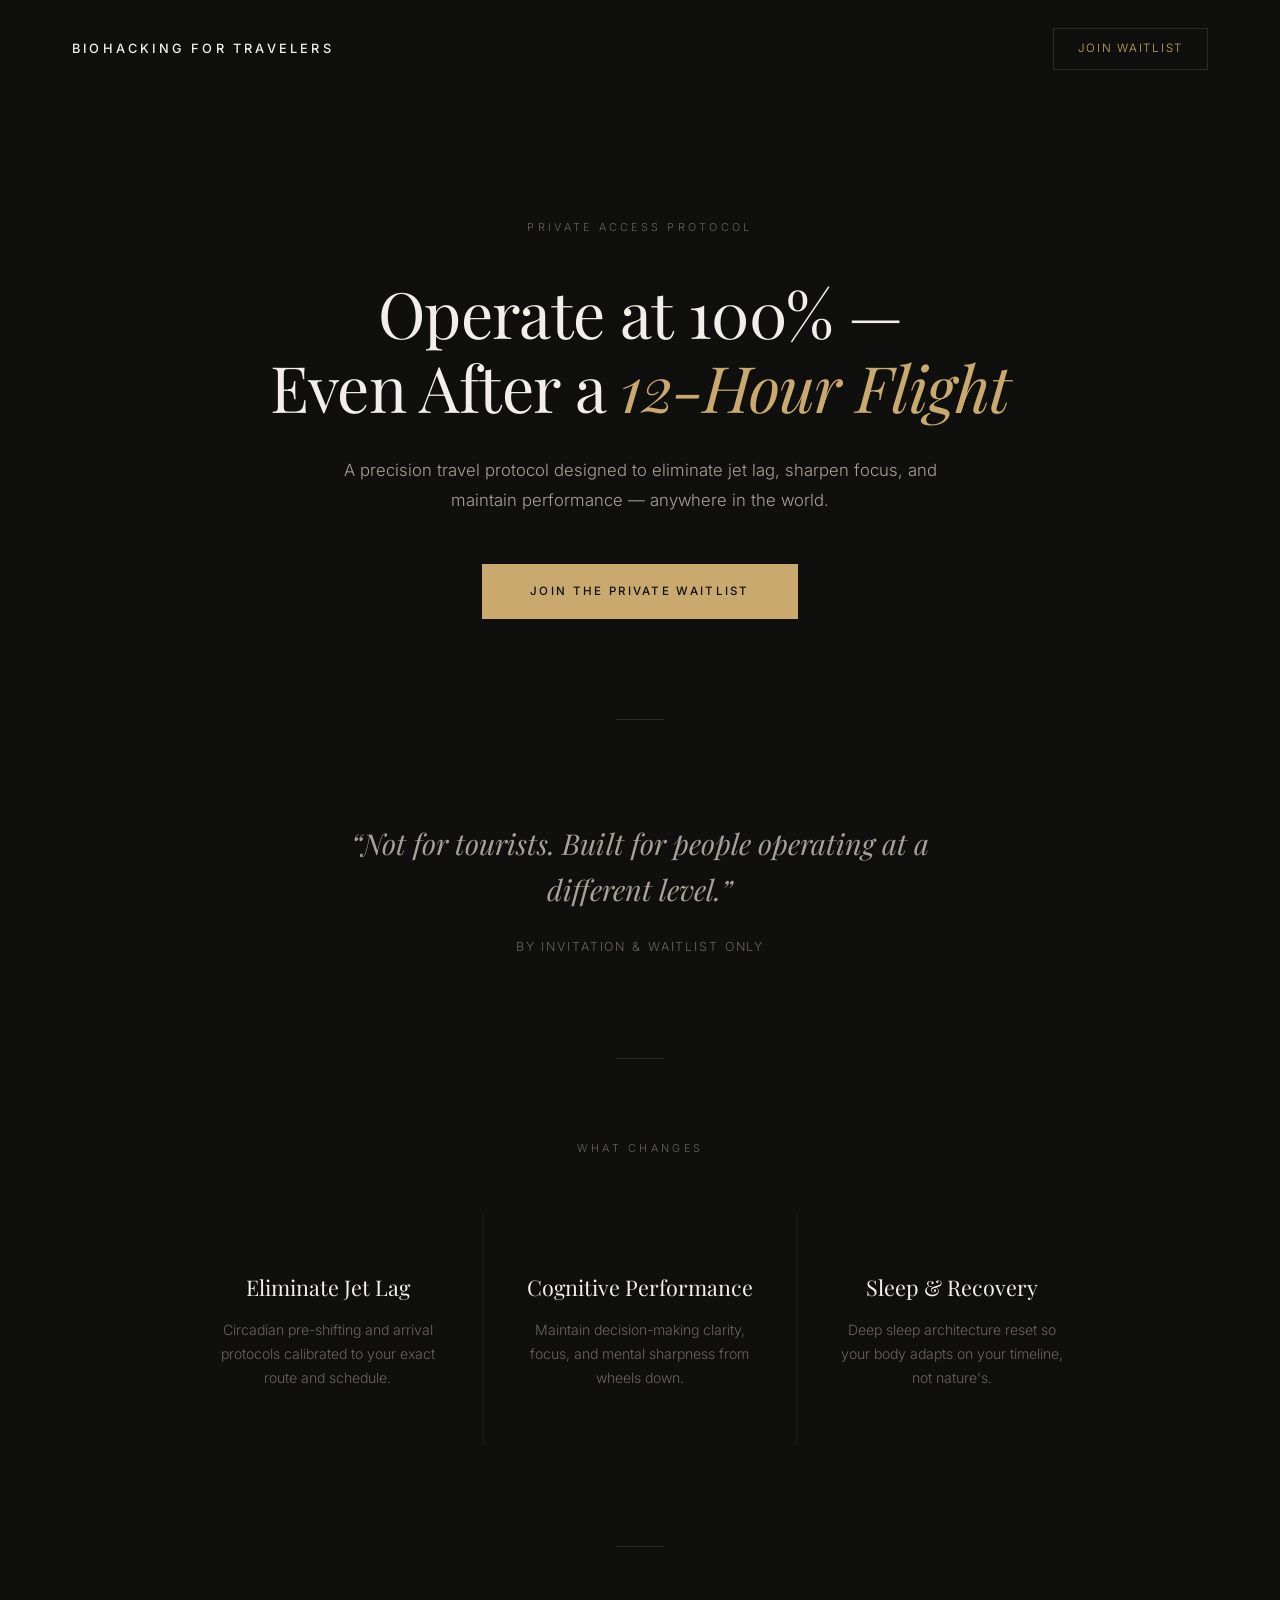
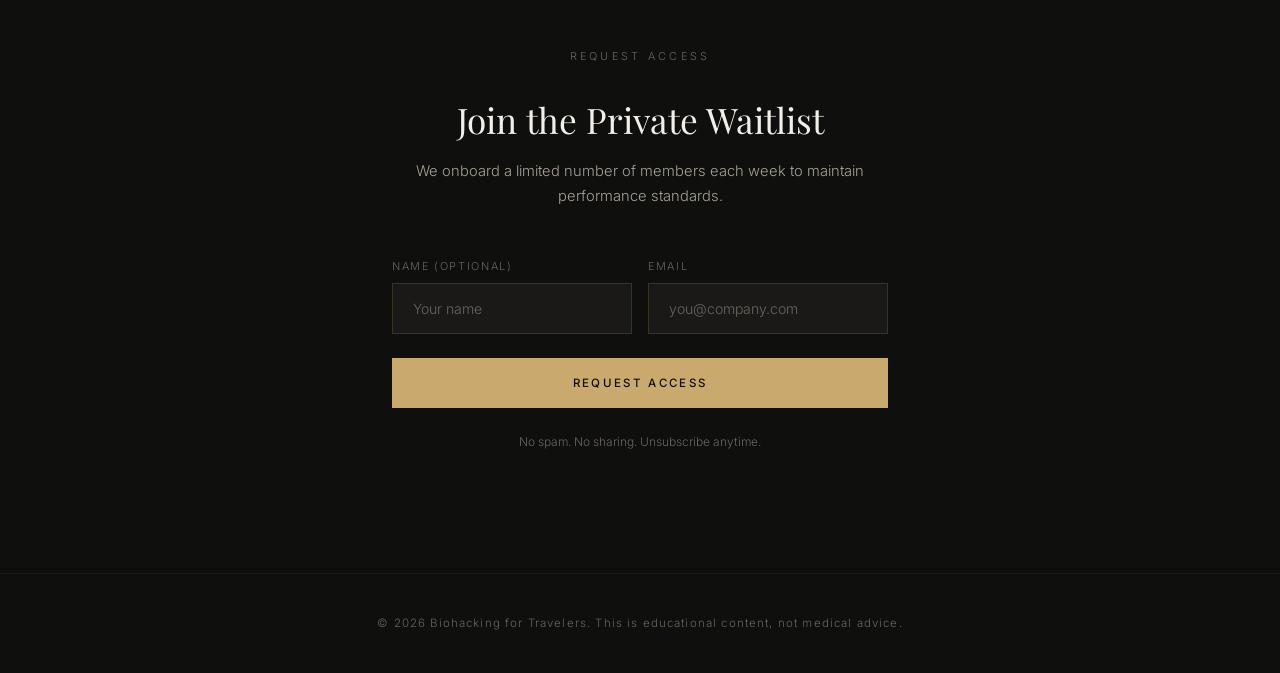
==== index.html @ 26d392af "Build premium waitlist landing page for high-performer travel protocol - New index.html with dark, a" ====
<!DOCTYPE html>
<html lang="en">
<head>
    <meta charset="UTF-8">
    <meta name="viewport" content="width=device-width, initial-scale=1.0">
    <title>Biohacking for Travelers — Operate at 100%, Anywhere in the World</title>
    <meta name="description" content="A precision travel protocol designed to eliminate jet lag, sharpen focus, and maintain performance — anywhere in the world.">
    <meta property="og:title" content="Biohacking for Travelers — Operate at 100%">
    <meta property="og:description" content="A precision travel protocol for high performers who can't afford to be off their game.">
    <meta property="og:type" content="website">
    <link rel="preconnect" href="https://fonts.googleapis.com">
    <link rel="preconnect" href="https://fonts.gstatic.com" crossorigin>
    <link href="https://fonts.googleapis.com/css2?family=Inter:wght@300;400;500&family=Playfair+Display:wght@400;500;600&display=swap" rel="stylesheet">
    <style>
        *, *::before, *::after { margin: 0; padding: 0; box-sizing: border-box; }

        :root {
            --bg: #0f0f0e;
            --bg-elevated: #1a1918;
            --bg-card: #151413;
            --text-primary: #f2efe9;
            --text-secondary: #a8a296;
            --text-muted: #6b655c;
            --accent: #c9a96e;
            --accent-dim: rgba(201, 169, 110, 0.12);
            --border: rgba(201, 169, 110, 0.08);
            --border-strong: rgba(201, 169, 110, 0.18);
        }

        html { scroll-behavior: smooth; }

        body {
            background: var(--bg);
            color: var(--text-primary);
            font-family: 'Inter', -apple-system, BlinkMacSystemFont, sans-serif;
            font-weight: 300;
            line-height: 1.7;
            -webkit-font-smoothing: antialiased;
            -moz-osx-font-smoothing: grayscale;
        }

        .serif { font-family: 'Playfair Display', Georgia, serif; }

        /* ── NAV ── */
        nav {
            padding: 28px 32px;
            display: flex;
            justify-content: space-between;
            align-items: center;
            max-width: 1200px;
            margin: 0 auto;
        }
        .wordmark {
            font-family: 'Inter', sans-serif;
            font-weight: 500;
            font-size: 0.8rem;
            letter-spacing: 0.25em;
            text-transform: uppercase;
            color: var(--text-primary);
        }
        .nav-cta {
            font-size: 0.72rem;
            letter-spacing: 0.15em;
            text-transform: uppercase;
            color: var(--accent);
            text-decoration: none;
            padding: 10px 24px;
            border: 1px solid var(--border-strong);
            transition: all 0.3s ease;
        }
        .nav-cta:hover {
            background: var(--accent-dim);
        }

        /* ── HERO ── */
        .hero {
            max-width: 900px;
            margin: 0 auto;
            padding: 120px 32px 100px;
            text-align: center;
        }
        .hero-label {
            font-size: 0.68rem;
            letter-spacing: 0.3em;
            text-transform: uppercase;
            color: var(--text-muted);
            margin-bottom: 40px;
        }
        .hero h1 {
            font-family: 'Playfair Display', Georgia, serif;
            font-weight: 400;
            font-size: clamp(2.4rem, 5.5vw, 4rem);
            line-height: 1.15;
            letter-spacing: -0.01em;
            color: var(--text-primary);
            margin-bottom: 32px;
        }
        .hero h1 em {
            font-style: italic;
            color: var(--accent);
        }
        .hero-sub {
            font-size: 1.05rem;
            font-weight: 300;
            color: var(--text-secondary);
            max-width: 600px;
            margin: 0 auto 48px;
            line-height: 1.8;
        }
        .hero-cta {
            display: inline-block;
            font-size: 0.72rem;
            font-weight: 500;
            letter-spacing: 0.2em;
            text-transform: uppercase;
            color: var(--bg);
            background: var(--accent);
            padding: 18px 48px;
            text-decoration: none;
            transition: all 0.3s ease;
        }
        .hero-cta:hover {
            background: #d4b578;
        }

        /* ── DIVIDER ── */
        .divider {
            width: 48px;
            height: 1px;
            background: var(--border-strong);
            margin: 0 auto;
        }

        /* ── POSITIONING ── */
        .positioning {
            max-width: 700px;
            margin: 0 auto;
            padding: 100px 32px;
            text-align: center;
        }
        .positioning-quote {
            font-family: 'Playfair Display', Georgia, serif;
            font-size: clamp(1.3rem, 3vw, 1.8rem);
            font-weight: 400;
            font-style: italic;
            color: var(--text-secondary);
            line-height: 1.6;
            margin-bottom: 24px;
        }
        .positioning-note {
            font-size: 0.78rem;
            letter-spacing: 0.15em;
            text-transform: uppercase;
            color: var(--text-muted);
        }

        /* ── OUTCOMES ── */
        .outcomes {
            max-width: 1000px;
            margin: 0 auto;
            padding: 80px 32px 100px;
        }
        .outcomes-label {
            text-align: center;
            font-size: 0.68rem;
            letter-spacing: 0.3em;
            text-transform: uppercase;
            color: var(--text-muted);
            margin-bottom: 56px;
        }
        .outcomes-grid {
            display: grid;
            grid-template-columns: repeat(3, 1fr);
            gap: 1px;
            background: var(--border);
        }
        .outcome {
            background: var(--bg);
            padding: 56px 40px;
            text-align: center;
        }
        .outcome-title {
            font-family: 'Playfair Display', Georgia, serif;
            font-size: 1.35rem;
            font-weight: 400;
            margin-bottom: 12px;
            color: var(--text-primary);
        }
        .outcome-desc {
            font-size: 0.88rem;
            color: var(--text-muted);
            line-height: 1.7;
        }

        /* ── WAITLIST ── */
        .waitlist {
            max-width: 560px;
            margin: 0 auto;
            padding: 100px 32px 120px;
            text-align: center;
        }
        .waitlist-label {
            font-size: 0.68rem;
            letter-spacing: 0.3em;
            text-transform: uppercase;
            color: var(--text-muted);
            margin-bottom: 32px;
        }
        .waitlist h2 {
            font-family: 'Playfair Display', Georgia, serif;
            font-weight: 400;
            font-size: clamp(1.6rem, 3.5vw, 2.2rem);
            line-height: 1.3;
            margin-bottom: 16px;
        }
        .waitlist-sub {
            font-size: 0.92rem;
            color: var(--text-secondary);
            margin-bottom: 48px;
            line-height: 1.7;
        }

        .waitlist-form {
            display: flex;
            flex-direction: column;
            gap: 16px;
        }
        .form-row {
            display: flex;
            gap: 16px;
        }
        .form-row .form-field { flex: 1; }

        .form-field input {
            width: 100%;
            padding: 16px 20px;
            background: var(--bg-elevated);
            border: 1px solid var(--border-strong);
            color: var(--text-primary);
            font-family: 'Inter', sans-serif;
            font-size: 0.88rem;
            font-weight: 300;
            outline: none;
            transition: border-color 0.3s ease;
        }
        .form-field input::placeholder {
            color: var(--text-muted);
        }
        .form-field input:focus {
            border-color: var(--accent);
        }
        .form-field label {
            display: block;
            font-size: 0.68rem;
            letter-spacing: 0.15em;
            text-transform: uppercase;
            color: var(--text-muted);
            margin-bottom: 8px;
            text-align: left;
        }

        .btn-request {
            width: 100%;
            padding: 18px;
            background: var(--accent);
            color: var(--bg);
            border: none;
            font-family: 'Inter', sans-serif;
            font-size: 0.72rem;
            font-weight: 500;
            letter-spacing: 0.2em;
            text-transform: uppercase;
            cursor: pointer;
            transition: all 0.3s ease;
            margin-top: 8px;
        }
        .btn-request:hover {
            background: #d4b578;
        }
        .btn-request:disabled {
            opacity: 0.6;
            cursor: not-allowed;
        }

        .form-privacy {
            font-size: 0.75rem;
            color: var(--text-muted);
            margin-top: 8px;
        }

        /* ── POST-SIGNUP ── */
        .post-signup {
            display: none;
            text-align: center;
        }
        .post-signup.visible {
            display: block;
        }
        .post-signup-confirmed {
            font-family: 'Playfair Display', Georgia, serif;
            font-size: 1.8rem;
            font-weight: 400;
            color: var(--text-primary);
            margin-bottom: 32px;
        }
        .post-signup-position {
            font-size: 0.88rem;
            color: var(--text-secondary);
            margin-bottom: 8px;
        }
        .post-signup-number {
            font-family: 'Playfair Display', Georgia, serif;
            font-size: 3rem;
            color: var(--accent);
            margin-bottom: 24px;
        }
        .post-signup-note {
            font-size: 0.85rem;
            color: var(--text-muted);
            line-height: 1.7;
            margin-bottom: 40px;
            padding: 0 20px;
        }
        .post-signup-divider {
            width: 48px;
            height: 1px;
            background: var(--border-strong);
            margin: 32px auto;
        }
        .post-signup-referral {
            font-size: 0.82rem;
            color: var(--text-secondary);
            font-style: italic;
            line-height: 1.7;
        }

        /* ── FOOTER ── */
        footer {
            border-top: 1px solid var(--border);
            padding: 40px 32px;
            text-align: center;
        }
        footer p {
            font-size: 0.72rem;
            color: var(--text-muted);
            letter-spacing: 0.1em;
        }

        /* ── MOBILE ── */
        @media (max-width: 768px) {
            nav { padding: 20px 24px; }
            .hero { padding: 80px 24px 72px; }
            .hero-label { margin-bottom: 28px; }
            .hero h1 { margin-bottom: 24px; }
            .hero-sub { margin-bottom: 36px; }
            .positioning { padding: 72px 24px; }
            .outcomes { padding: 60px 24px 72px; }
            .outcomes-grid {
                grid-template-columns: 1fr;
            }
            .outcome { padding: 40px 32px; }
            .waitlist { padding: 72px 24px 96px; }
            .form-row { flex-direction: column; }
        }

        @media (max-width: 480px) {
            .hero-cta {
                padding: 16px 36px;
                font-size: 0.68rem;
            }
            .nav-cta { display: none; }
        }
    </style>
</head>
<body>

    <!-- Nav -->
    <nav>
        <div class="wordmark">Biohacking for Travelers</div>
        <a href="#waitlist" class="nav-cta">Join Waitlist</a>
    </nav>

    <!-- Hero -->
    <section class="hero">
        <p class="hero-label">Private Access Protocol</p>
        <h1>Operate at 100% &mdash;<br>Even After a <em>12-Hour Flight</em></h1>
        <p class="hero-sub">A precision travel protocol designed to eliminate jet lag, sharpen focus, and maintain performance &mdash; anywhere in the world.</p>
        <a href="#waitlist" class="hero-cta">Join the Private Waitlist</a>
    </section>

    <div class="divider"></div>

    <!-- Positioning -->
    <section class="positioning">
        <p class="positioning-quote">&ldquo;Not for tourists. Built for people operating at a different level.&rdquo;</p>
        <p class="positioning-note">By invitation &amp; waitlist only</p>
    </section>

    <div class="divider"></div>

    <!-- Outcomes -->
    <section class="outcomes">
        <p class="outcomes-label">What Changes</p>
        <div class="outcomes-grid">
            <div class="outcome">
                <h3 class="outcome-title">Eliminate Jet Lag</h3>
                <p class="outcome-desc">Circadian pre-shifting and arrival protocols calibrated to your exact route and schedule.</p>
            </div>
            <div class="outcome">
                <h3 class="outcome-title">Cognitive Performance</h3>
                <p class="outcome-desc">Maintain decision-making clarity, focus, and mental sharpness from wheels down.</p>
            </div>
            <div class="outcome">
                <h3 class="outcome-title">Sleep &amp; Recovery</h3>
                <p class="outcome-desc">Deep sleep architecture reset so your body adapts on your timeline, not nature's.</p>
            </div>
        </div>
    </section>

    <div class="divider"></div>

    <!-- Waitlist -->
    <section class="waitlist" id="waitlist">
        <p class="waitlist-label">Request Access</p>
        <h2>Join the Private Waitlist</h2>
        <p class="waitlist-sub">We onboard a limited number of members each week to maintain performance standards.</p>

        <form class="waitlist-form" id="waitlistForm">
            <div class="form-row">
                <div class="form-field">
                    <label for="name">Name (optional)</label>
                    <input type="text" id="name" name="name" placeholder="Your name" autocomplete="given-name">
                </div>
                <div class="form-field">
                    <label for="email">Email</label>
                    <input type="email" id="email" name="email" placeholder="you@company.com" required autocomplete="email">
                </div>
            </div>
            <button type="submit" class="btn-request" id="submitBtn">Request Access</button>
            <p class="form-privacy">No spam. No sharing. Unsubscribe anytime.</p>
        </form>

        <div class="post-signup" id="postSignup">
            <p class="post-signup-confirmed">You&rsquo;re on the list.</p>
            <p class="post-signup-position">Your position</p>
            <p class="post-signup-number" id="queueNumber">#&mdash;</p>
            <p class="post-signup-note">We onboard a limited number of members each week<br>to maintain performance standards.</p>
            <div class="post-signup-divider"></div>
            <p class="post-signup-referral">Move up the list &mdash; invite colleagues to skip ahead.</p>
        </div>
    </section>

    <!-- Footer -->
    <footer>
        <p>&copy; 2026 Biohacking for Travelers. This is educational content, not medical advice.</p>
    </footer>

    <script>
        (function() {
            var form = document.getElementById('waitlistForm');
            var postSignup = document.getElementById('postSignup');
            var queueNumber = document.getElementById('queueNumber');
            var submitBtn = document.getElementById('submitBtn');

            form.addEventListener('submit', function(e) {
                e.preventDefault();

                var email = document.getElementById('email').value.trim();
                var name = document.getElementById('name').value.trim();

                if (!email) return;

                submitBtn.disabled = true;
                submitBtn.textContent = 'Submitting...';

                // POST to Vercel serverless function
                fetch('/api/waitlist', {
                    method: 'POST',
                    headers: { 'Content-Type': 'application/json' },
                    body: JSON.stringify({ email: email, name: name })
                })
                .then(function(res) { return res.json(); })
                .then(function(data) {
                    if (data.success) {
                        showConfirmation(data.position || generatePosition());
                    } else {
                        showConfirmation(generatePosition());
                    }
                })
                .catch(function() {
                    // Fallback: show confirmation even if API fails
                    showConfirmation(generatePosition());
                });
            });

            function showConfirmation(position) {
                form.style.display = 'none';
                postSignup.classList.add('visible');
                queueNumber.textContent = '#' + position;
            }

            function generatePosition() {
                return Math.floor(Math.random() * 180) + 220;
            }
        })();
    </script>

</body>
</html>
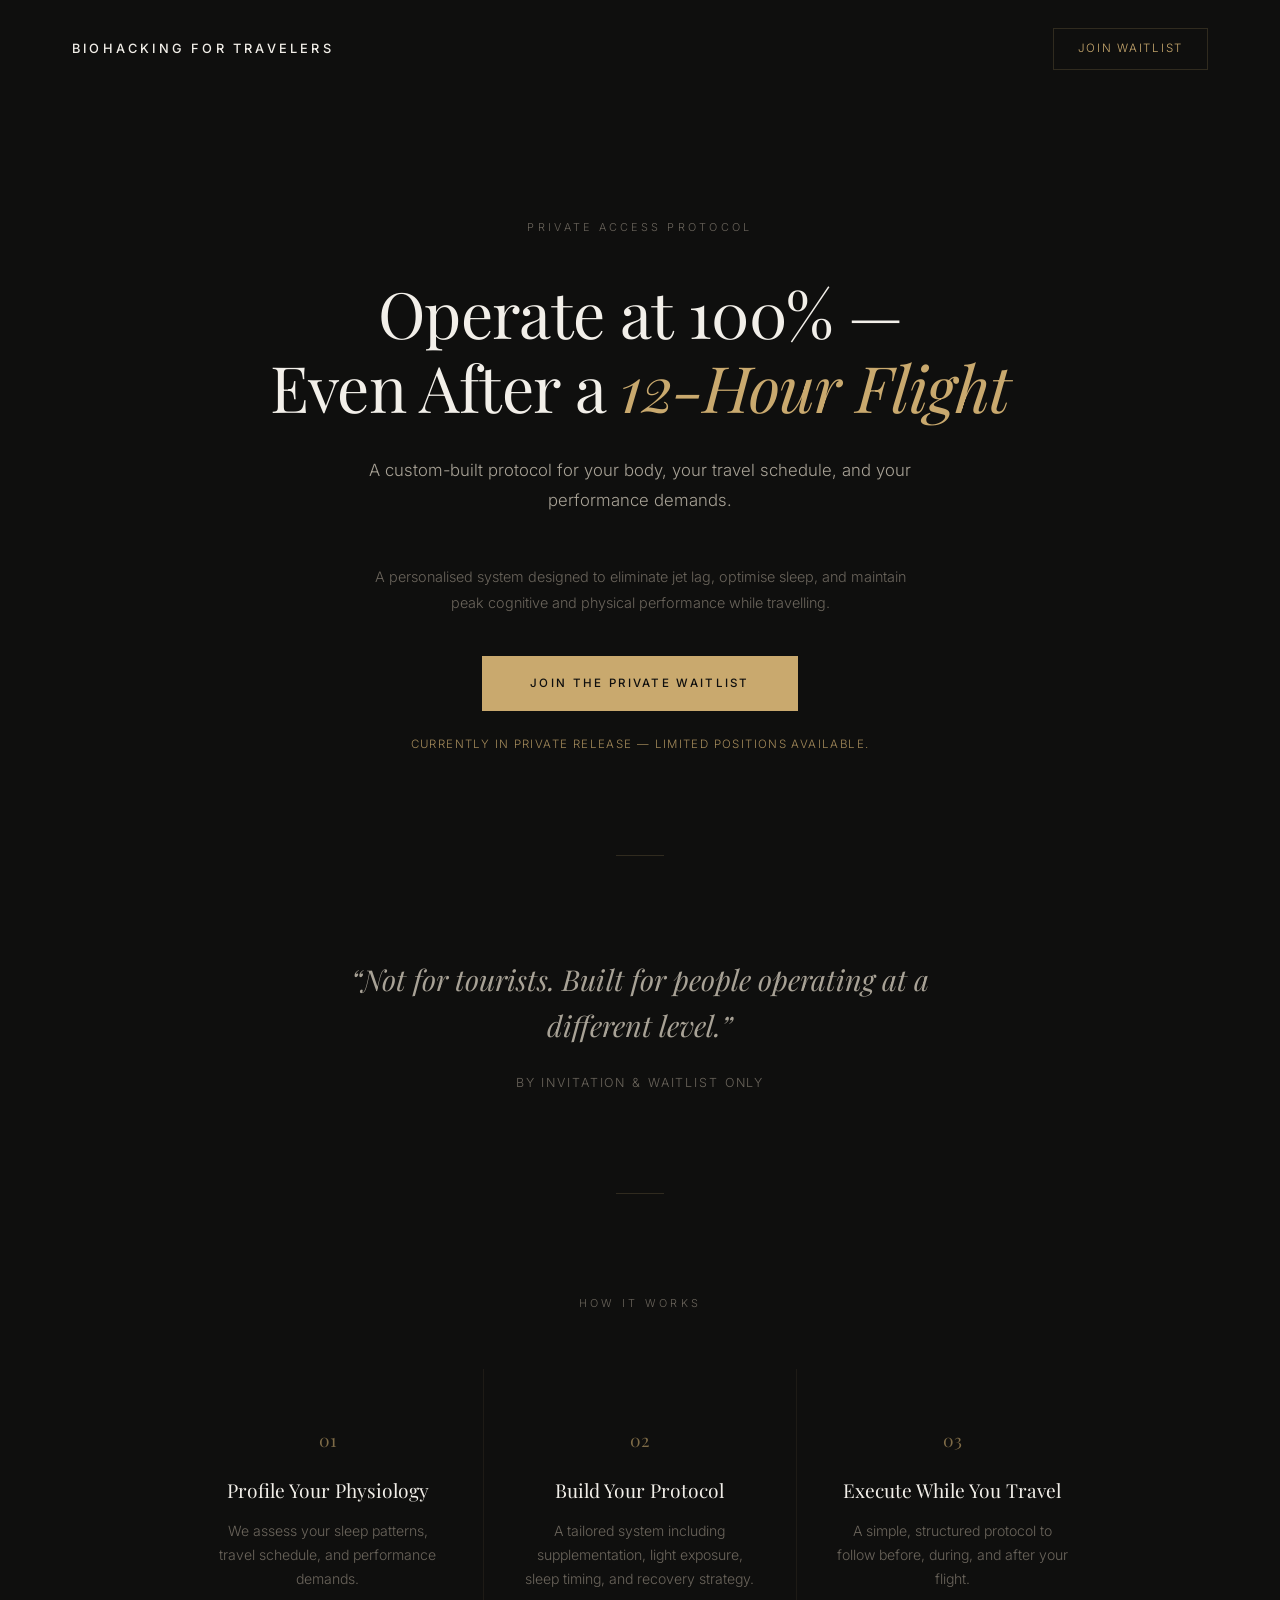
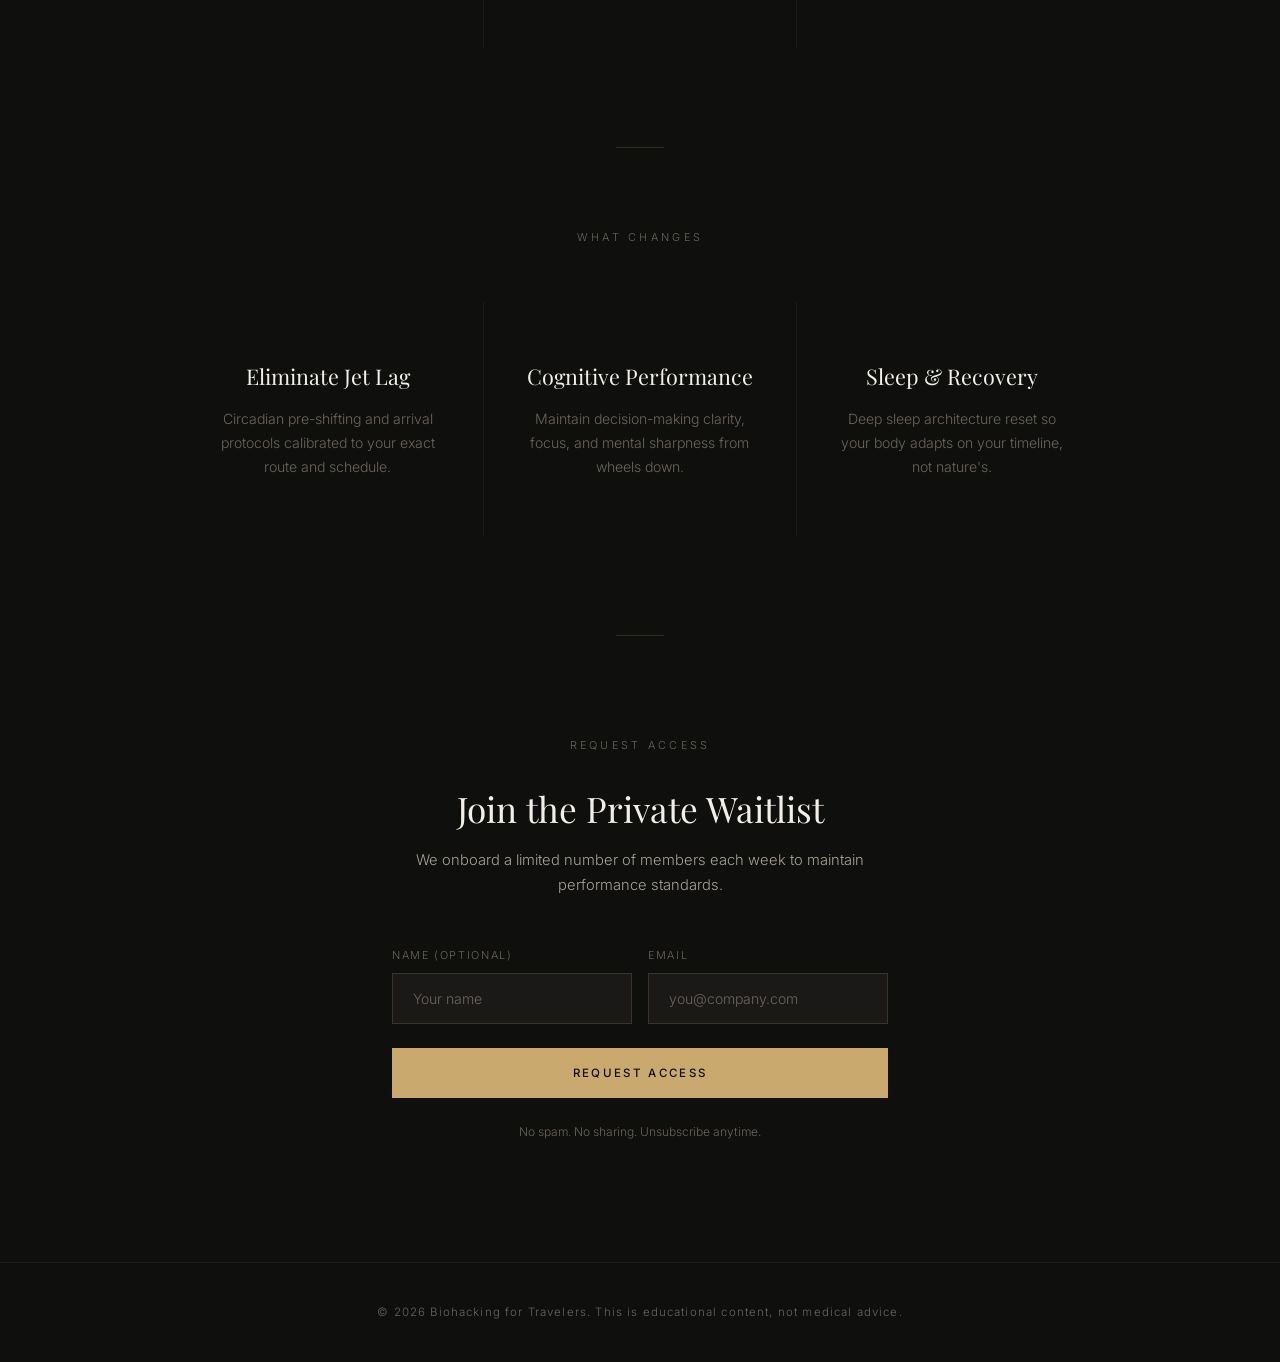
==== commit c913c782: "Improve hero copy, add scarcity line, and How It Works section - Replace hero subheading with cleare" ====
--- a/index.html
+++ b/index.html
@@ -122,6 +122,68 @@
         .hero-cta:hover {
             background: #d4b578;
         }
+        .hero-supporting {
+            font-size: 0.9rem;
+            font-weight: 300;
+            color: var(--text-muted);
+            max-width: 560px;
+            margin: 0 auto 40px;
+            line-height: 1.8;
+        }
+        .hero-scarcity {
+            font-size: 0.72rem;
+            letter-spacing: 0.12em;
+            text-transform: uppercase;
+            color: var(--accent);
+            margin-top: 24px;
+            opacity: 0.8;
+        }
+
+        /* ── HOW IT WORKS ── */
+        .how-it-works {
+            max-width: 1000px;
+            margin: 0 auto;
+            padding: 100px 32px;
+        }
+        .how-label {
+            text-align: center;
+            font-size: 0.68rem;
+            letter-spacing: 0.3em;
+            text-transform: uppercase;
+            color: var(--text-muted);
+            margin-bottom: 56px;
+        }
+        .how-grid {
+            display: grid;
+            grid-template-columns: repeat(3, 1fr);
+            gap: 1px;
+            background: var(--border);
+        }
+        .how-step {
+            background: var(--bg);
+            padding: 56px 40px;
+            text-align: center;
+        }
+        .how-number {
+            display: inline-block;
+            font-family: 'Playfair Display', Georgia, serif;
+            font-size: 1.1rem;
+            color: var(--accent);
+            margin-bottom: 20px;
+            opacity: 0.6;
+        }
+        .how-title {
+            font-family: 'Playfair Display', Georgia, serif;
+            font-size: 1.2rem;
+            font-weight: 400;
+            margin-bottom: 12px;
+            color: var(--text-primary);
+        }
+        .how-desc {
+            font-size: 0.88rem;
+            color: var(--text-muted);
+            line-height: 1.7;
+        }
 
         /* ── DIVIDER ── */
         .divider {
@@ -355,6 +417,11 @@
             .hero-sub { margin-bottom: 36px; }
             .positioning { padding: 72px 24px; }
             .outcomes { padding: 60px 24px 72px; }
+            .how-it-works { padding: 72px 24px; }
+            .how-grid {
+                grid-template-columns: 1fr;
+            }
+            .how-step { padding: 40px 32px; }
             .outcomes-grid {
                 grid-template-columns: 1fr;
             }
@@ -384,8 +451,10 @@
     <section class="hero">
         <p class="hero-label">Private Access Protocol</p>
         <h1>Operate at 100% &mdash;<br>Even After a <em>12-Hour Flight</em></h1>
-        <p class="hero-sub">A precision travel protocol designed to eliminate jet lag, sharpen focus, and maintain performance &mdash; anywhere in the world.</p>
+        <p class="hero-sub">A custom-built protocol for your body, your travel schedule, and your performance demands.</p>
+        <p class="hero-supporting">A personalised system designed to eliminate jet lag, optimise sleep, and maintain peak cognitive and physical performance while travelling.</p>
         <a href="#waitlist" class="hero-cta">Join the Private Waitlist</a>
+        <p class="hero-scarcity">Currently in private release &mdash; limited positions available.</p>
     </section>
 
     <div class="divider"></div>
@@ -394,6 +463,30 @@
     <section class="positioning">
         <p class="positioning-quote">&ldquo;Not for tourists. Built for people operating at a different level.&rdquo;</p>
         <p class="positioning-note">By invitation &amp; waitlist only</p>
+    </section>
+
+    <div class="divider"></div>
+
+    <!-- How It Works -->
+    <section class="how-it-works">
+        <p class="how-label">How It Works</p>
+        <div class="how-grid">
+            <div class="how-step">
+                <span class="how-number">01</span>
+                <h3 class="how-title">Profile Your Physiology</h3>
+                <p class="how-desc">We assess your sleep patterns, travel schedule, and performance demands.</p>
+            </div>
+            <div class="how-step">
+                <span class="how-number">02</span>
+                <h3 class="how-title">Build Your Protocol</h3>
+                <p class="how-desc">A tailored system including supplementation, light exposure, sleep timing, and recovery strategy.</p>
+            </div>
+            <div class="how-step">
+                <span class="how-number">03</span>
+                <h3 class="how-title">Execute While You Travel</h3>
+                <p class="how-desc">A simple, structured protocol to follow before, during, and after your flight.</p>
+            </div>
+        </div>
     </section>
 
     <div class="divider"></div>
